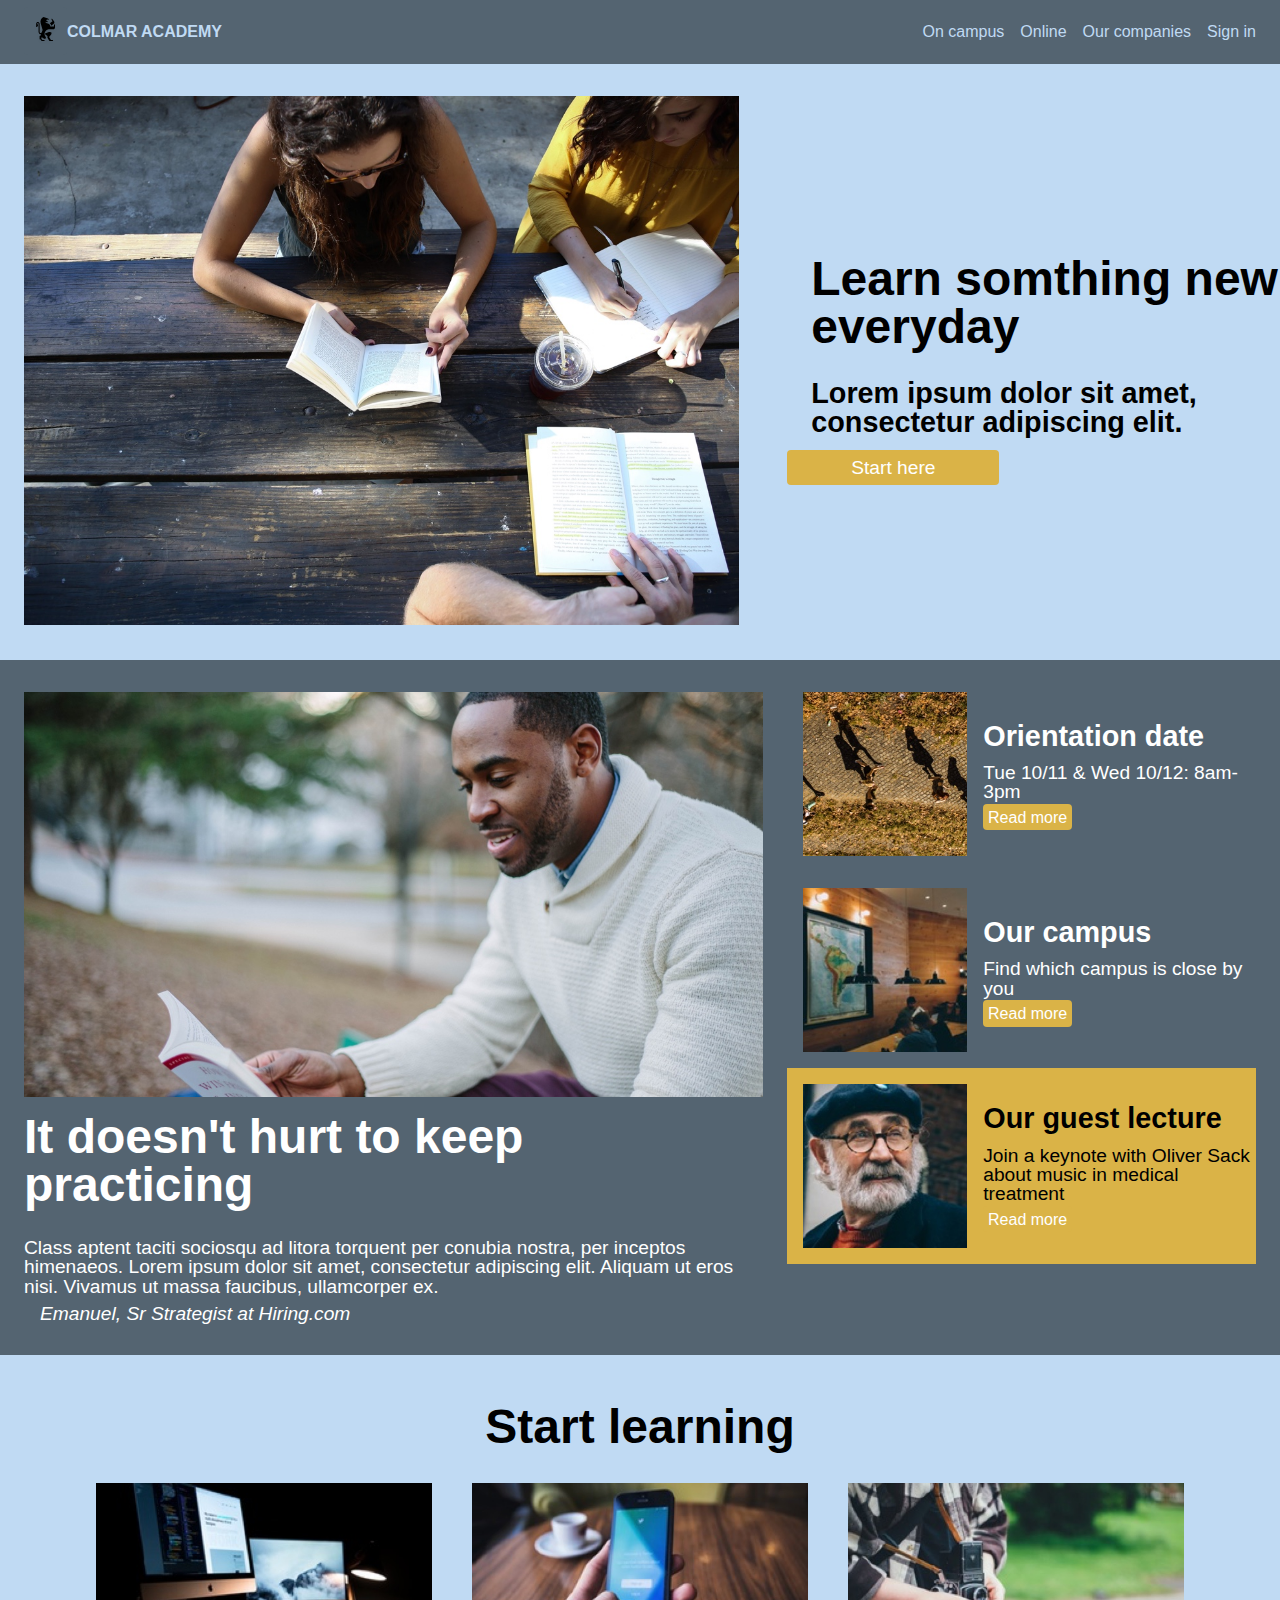
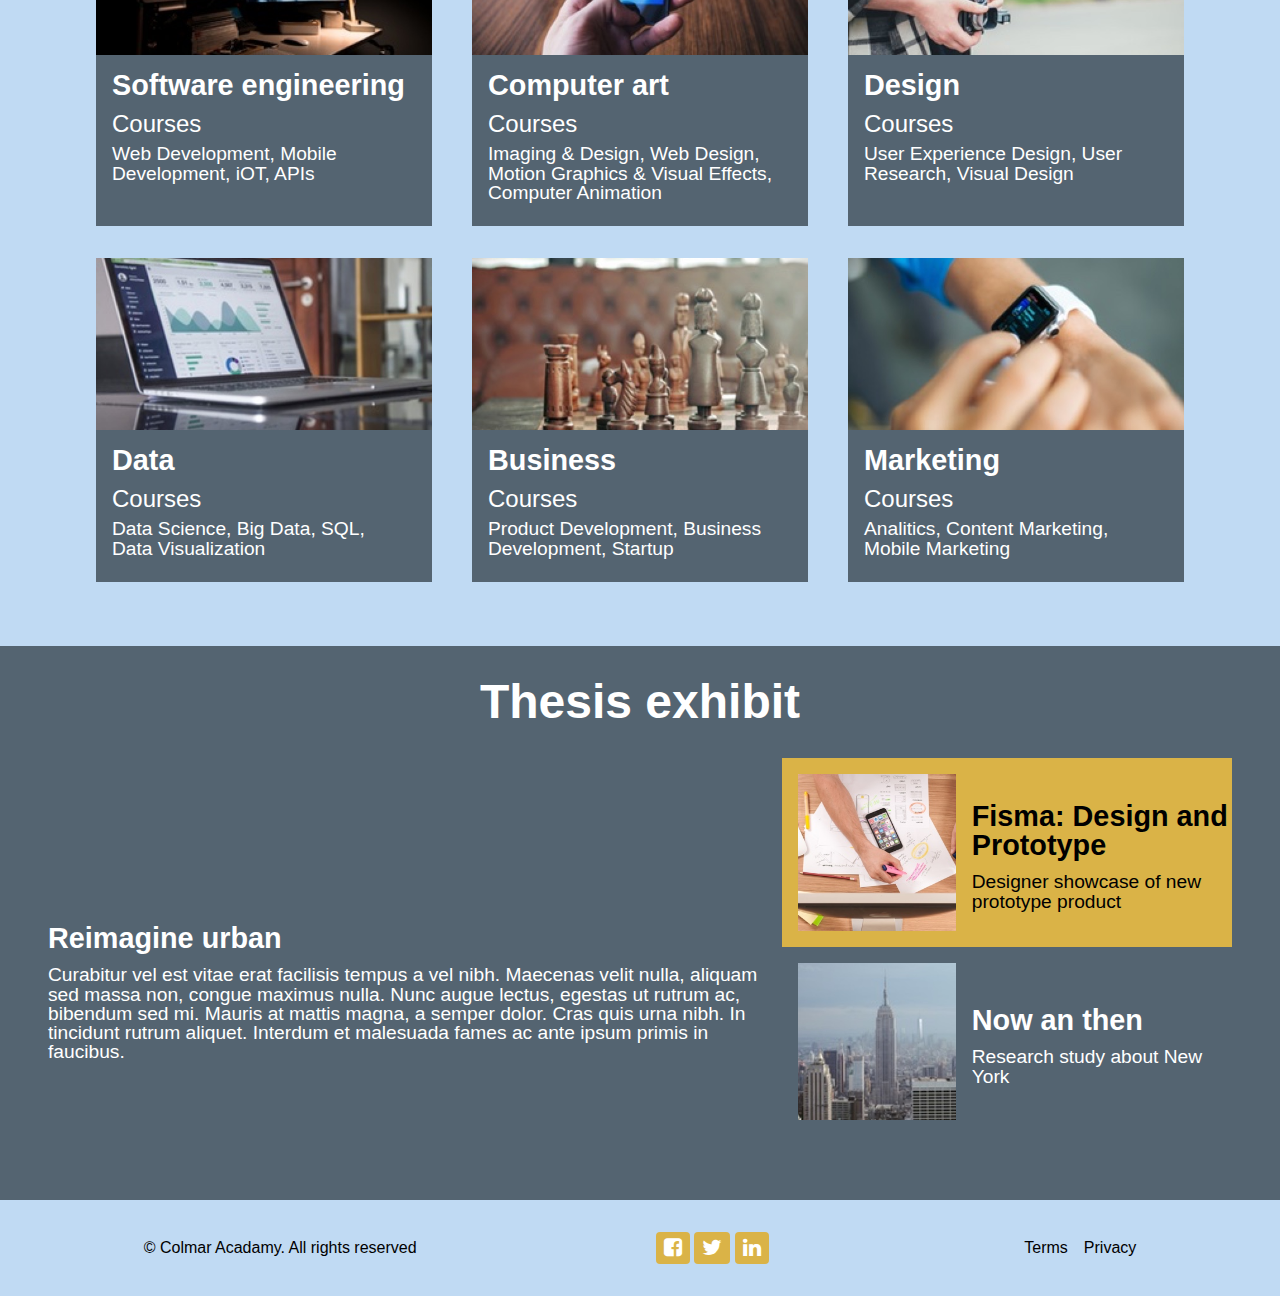
==== index.html @ f228d455 "Change file names" ====
<!DOCTYPE html>
<html>
  <head>
    <meta charset="utf-8">
    <title>Colmar Academy</title>
    <link href="https://stackpath.bootstrapcdn.com/font-awesome/4.7.0/css/font-awesome.min.css" rel="stylesheet" type="text/css"
    <link rel="icon" href="resources\images\favicon.ico" type="image/x-icon">
    <link href="CSS\reset.css" rel="stylesheet" type="text/css">
    <link href="CSS\style.css" rel="stylesheet" type="text/css">
  </head>

  <body>
    <header>
      <div class="header container flex" role="presentation">
        <div class="logo flex" role="presentation">
          <a href="#"><img class="button" src="./resources/images/ic-logo.svg" alt="Colmar Acadamy Logo, link" title="Colmar Acadamy logo"></a>
          <h1 class="desktop"><a href="#">COLMAR ACADEMY</a></h1>
          <a href="#"><img class="mobile button" src="./resources/images/ic-on-campus.svg" alt="Campus, link" title="Campus icon"></a>
          <a href="#"><img class="mobile button" src="./resources/images/ic-online.svg" alt="Online, link" title="Online icon"></a>
          <a href="#"><img class="mobile button" src="./resources/images/ic-login.svg" alt="Login, link" title="Login icon"></a>
        </div>
        <nav class="desktop" role="presentation">
          <ul class="flex" role="presentation">
            <li><a href="#" role="button">On campus</a></li>
            <li><a href="#" role="button">Online</a></li>
            <li><a href="#" role="button">Our companies</a></li>
            <li><a href="#" role="button">Sign in</a></li>
          </ul>
        </nav>
      </div>
    </header>
    <main>

<!-- Section 1 -->

      <div class="learn container flex" role="presentation">
        <div class="left" role="presentation">
          <img src="resources\images\banner.jpg" alt="Students studying">
        </div>
        <div class="right flex" role="presentation">
          <h1>Learn somthing new everyday</h1>
          <h2>Lorem ipsum dolor sit amet, consectetur adipiscing elit.</h2>
          <p class="button" role="button">Start here</p>
        </div>
      </div>

<!-- Section 2-->

      <div class="practice container flex" role="presentation">
        <div class="left flex" role="presentation">
          <img src="resources\images\information-main.jpg" alt="Student reading">
          <h1>It doesn't hurt to keep practicing</h1>
          <p>Class aptent taciti sociosqu ad litora torquent per conubia nostra, per inceptos himenaeos. Lorem ipsum dolor sit amet, consectetur adipiscing elit. Aliquam ut eros nisi. Vivamus ut massa faucibus, ullamcorper ex.</p>
          <p class="src" aria-label="Source of quote">Emanuel, Sr Strategist at Hiring.com</p>
        </div>
        <div class="right flex" role="presentation">
          <div class="info flex">
            <img src="resources\images\information-orientation.jpg" alt="Students">
            <div>
              <h2>Orientation date</h2>
              <p>Tue 10/11 & Wed 10/12: 8am-3pm</p>
              <a class="button" role="button">Read more</a>
            </div>
          </div>
          <div class="info flex">
            <img src="resources\images\information-campus.jpg" alt="Campus">
            <div>
              <h2>Our campus</h2>
              <p>Find which campus is close by you</p>
              <a class="button" role="button">Read more</a>
            </div>
          </div>
          <div class="info flex">
            <img src="resources\images\information-guest-lecture.jpg" alt="Oliver Sack">
            <div>
              <h2>Our guest lecture</h2>
              <p>Join a keynote with Oliver Sack about music in medical treatment</p>
              <a class="button" role="button">Read more</a>
            </div>
          </div>
        </div>
      </div>

<!-- Section 3 -->

      <div class="start container flex" role="presentation">
        <h1>Start learning</h1>
        <div class="courses flex" role="presentation">
          <div class="course flex"role="presentation">
            <img class="desktop" src="resources\images\course-software.jpg" alt="Software engineering on computer">
            <div class="course-content">
              <h2>Software engineering</h2>
              <div class="desktop" role="presentation">
                <h3>courses</h4>
                <p aria-label="Course Content">Web Development, Mobile Development, iOT, APIs</p>
              </div>
            </div>
          </div>
          <div class="course flex" role="presentation">
            <img class="desktop" src="resources\images\course-computer-art.jpg" alt="Smartphone app">
            <div class="course-content">
              <h2>Computer art</h2>
              <div class="desktop" role="presentation">
                <h3>courses</h4>
                <p aria-label="Course Content">Imaging & Design, Web Design, Motion Graphics & Visual Effects, Computer Animation</p>
              </div>
            </div>
          </div>
          <div class="course flex" role="presentation">
            <img class="desktop" src="resources\images\course-design.jpg" alt="Photographer">
            <div class="course-content">
              <h2>Design</h2>
              <div class="desktop" role="presentation">
                <h3>courses</h4>
                <p aria-label="Course Content">User Experience Design, User Research, Visual Design</p>
              </div>
            </div>
          </div>
          <div class="course flex" role="presentation">
            <img class="desktop" src="resources\images\course-data.jpg" alt="Data analysis on computer">
            <div class="course-content">
              <h2>Data</h2>
              <div class="desktop" role="presentation">
                <h3>courses</h4>
                <p aria-label="Course Content">Data Science, Big Data, SQL, Data Visualization</p>
              </div>
            </div>
          </div>
          <div class="course flex" role="presentation">
            <img class="desktop" src="resources\images\course-business.jpg" alt="Chess board">
            <div class="course-content">
              <h2>Business</h2>
              <div class="desktop" role="presentation">
                <h3>courses</h4>
                <p aria-label="Course Content">Product Development, Business Development, Startup</p>
              </div>
            </div>
          </div>
          <div class="course flex" role="presentation">
            <img class="desktop" src="resources\images\course-marketing.jpg" alt="Smart Watch">
            <div class="course-content">
              <h2>Marketing</h2>
              <div class="desktop" role="presentation">
                <h3>courses</h4>
                <p aria-label="Course Content">Analitics, Content Marketing, Mobile Marketing</p>
              </div>
            </div>
          </div>
        </div>
      </div>

<!-- Section 4 -->

      <div class="thesis container flex" role="presentation">
        <h1>Thesis exhibit</h1>
        <div class="exhibit container flex" role="presentation">
          <div class="left flex" role="presentation">
            <video width="100%" height="auto" autoplay muted loop>
              <source src="resources\videos\thesis.mp4" type="video/mp4">
              Your browser does not support the video tag.
            </video>
            <h2>Reimagine urban</h2>
            <p>Curabitur vel est vitae erat facilisis tempus a vel nibh. Maecenas velit nulla, aliquam sed massa non, congue maximus nulla. Nunc augue lectus, egestas ut rutrum ac, bibendum sed mi. Mauris at mattis magna, a semper dolor. Cras quis urna nibh. In tincidunt rutrum aliquet. Interdum et malesuada fames ac ante ipsum primis in faucibus.</p>
          </div>
          <div class="right flex" role="presentation">
            <div class="info flex" role="presentation">
              <img src="resources\images\thesis-fisma.jpg">
              <div>
                <h2>Fisma: Design and Prototype</h2>
                <p>Designer showcase of new prototype product</p>
              </div>
            </div>
            <div class="info flex" role="presentation">
              <img src="resources\images\thesis-now-and-then.jpg">
              <div>
                <h2>Now an then</h2>
                <p>Research study about New York</p>
              </div>
            </div>
          </div>
        </div>
      </div>

    </main>
    <footer class="container flex">
      <span>© Colmar Acadamy. All rights reserved</span>
      <div>
        <a href="#" role="button"><i class="button fa fa-facebook-square fa-lg"></i></a>
        <a href="#" role="button"><i class="button fa fa-twitter fa-lg"></i></a>
        <a href="#" role="button"><i class="button fa fa-linkedin fa-lg"></i></a>
      </div>
      <nav class="desktop">
        <ul class="flex" role="presentation">
          <li><a role="button">Terms</a></li>
          <li><a role="button">Privacy</a></li>
        </ul>
      </nav>
    </footer>

  </body>
</html>
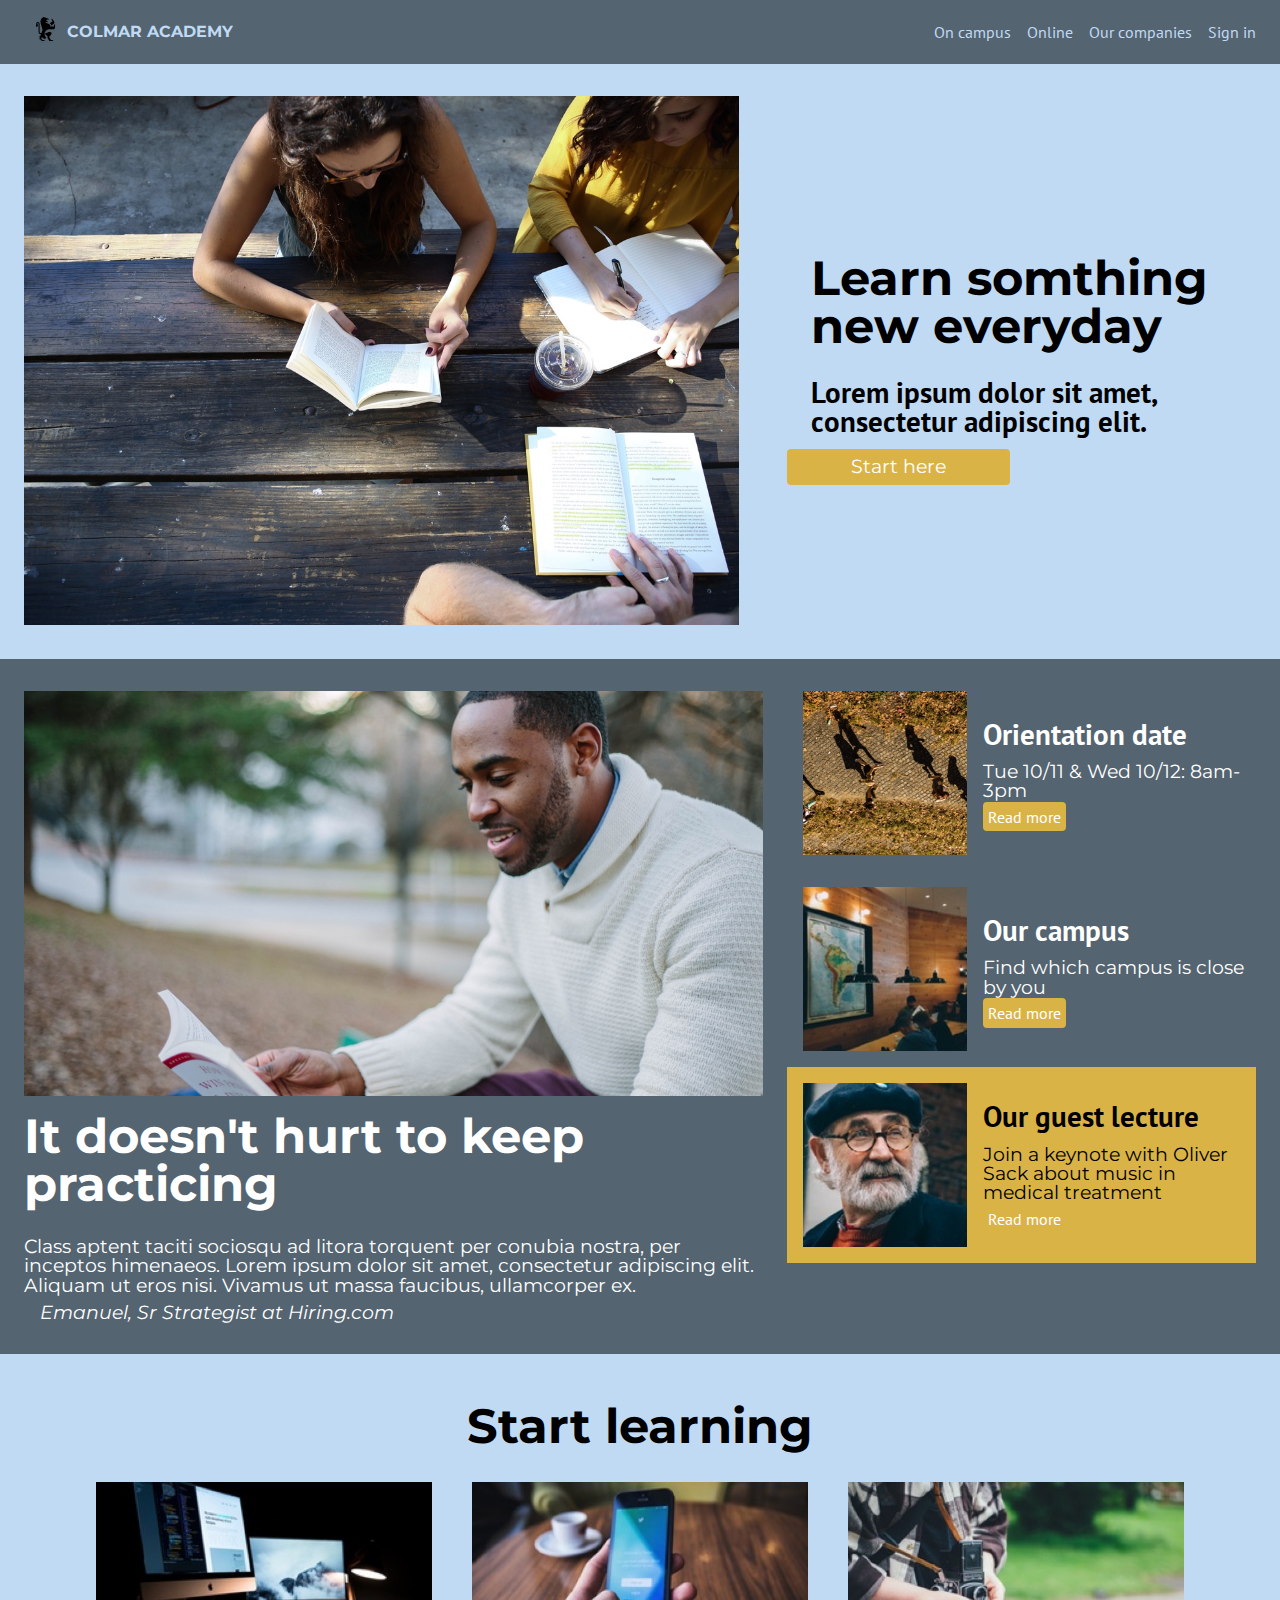
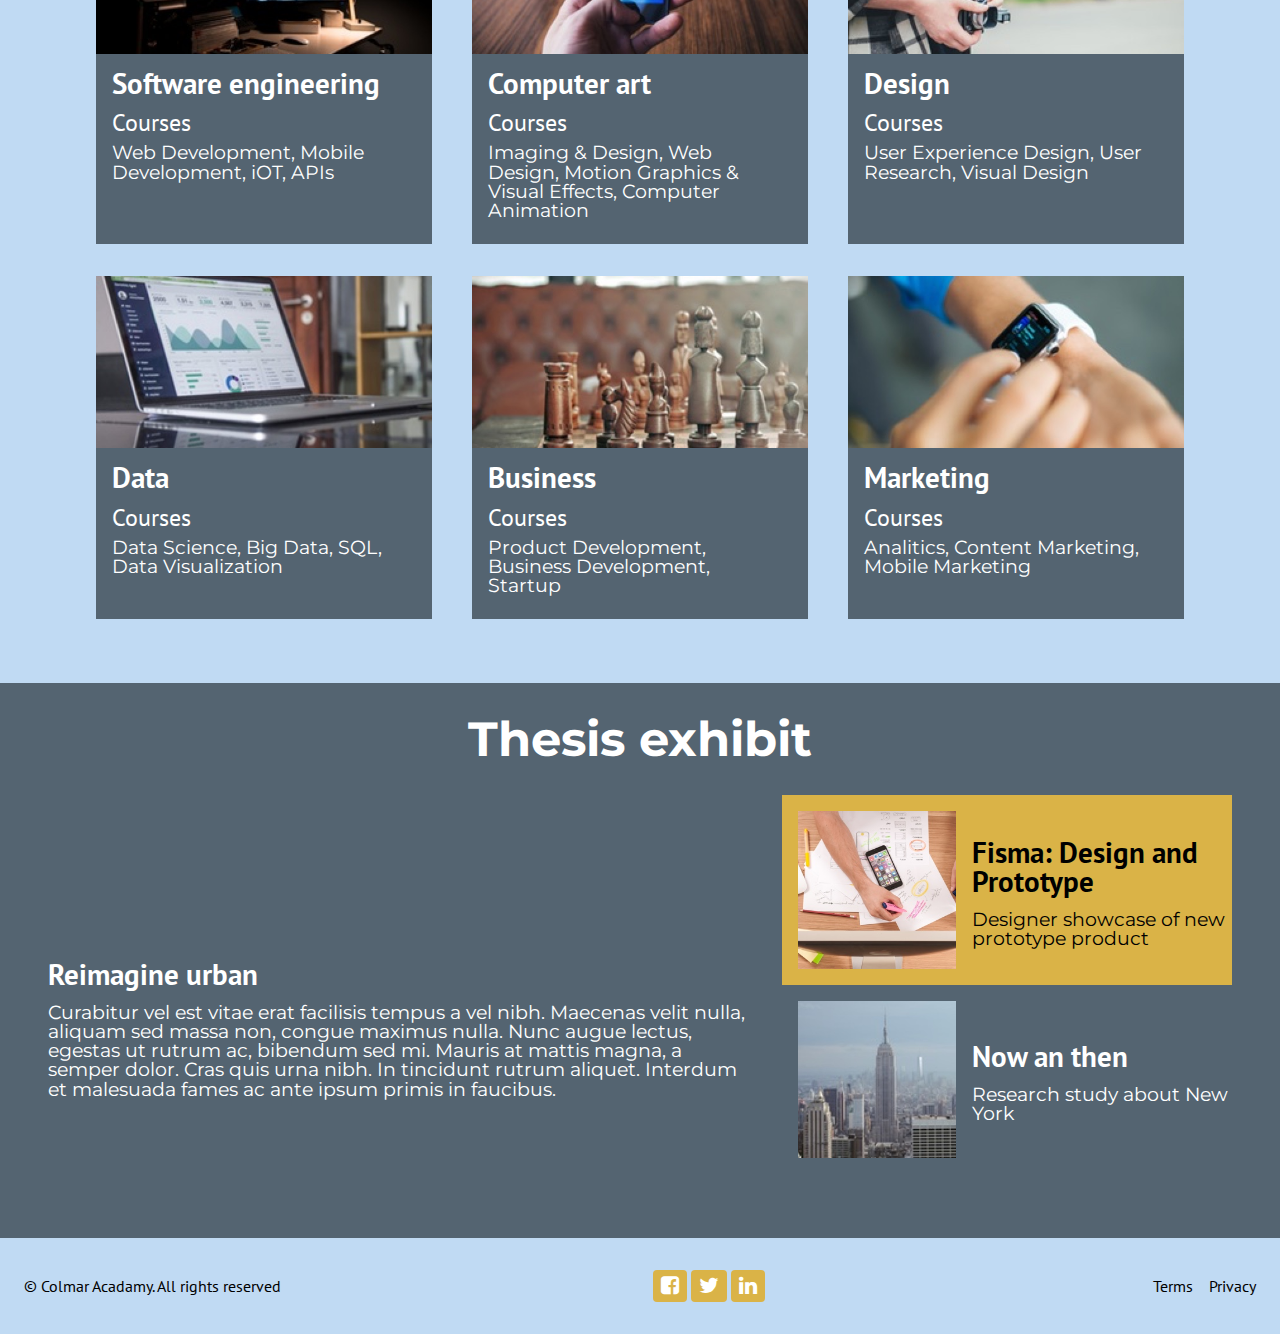
==== commit 3f572b18: "added font to html head" ====
--- a/index.html
+++ b/index.html
@@ -3,9 +3,10 @@
   <head>
     <meta charset="utf-8">
     <title>Colmar Academy</title>
-    <link href="https://stackpath.bootstrapcdn.com/font-awesome/4.7.0/css/font-awesome.min.css" rel="stylesheet" type="text/css"
+    <link href="CSS\reset.css" rel="stylesheet" type="text/css">
     <link rel="icon" href="resources\images\favicon.ico" type="image/x-icon">
-    <link href="CSS\reset.css" rel="stylesheet" type="text/css">
+    <link href="https://fonts.googleapis.com/css?family=Montserrat:500|PT+Sans" rel="stylesheet">
+    <link href="https://stackpath.bootstrapcdn.com/font-awesome/4.7.0/css/font-awesome.min.css" rel="stylesheet" type="text/css">
     <link href="CSS\style.css" rel="stylesheet" type="text/css">
   </head>
 
